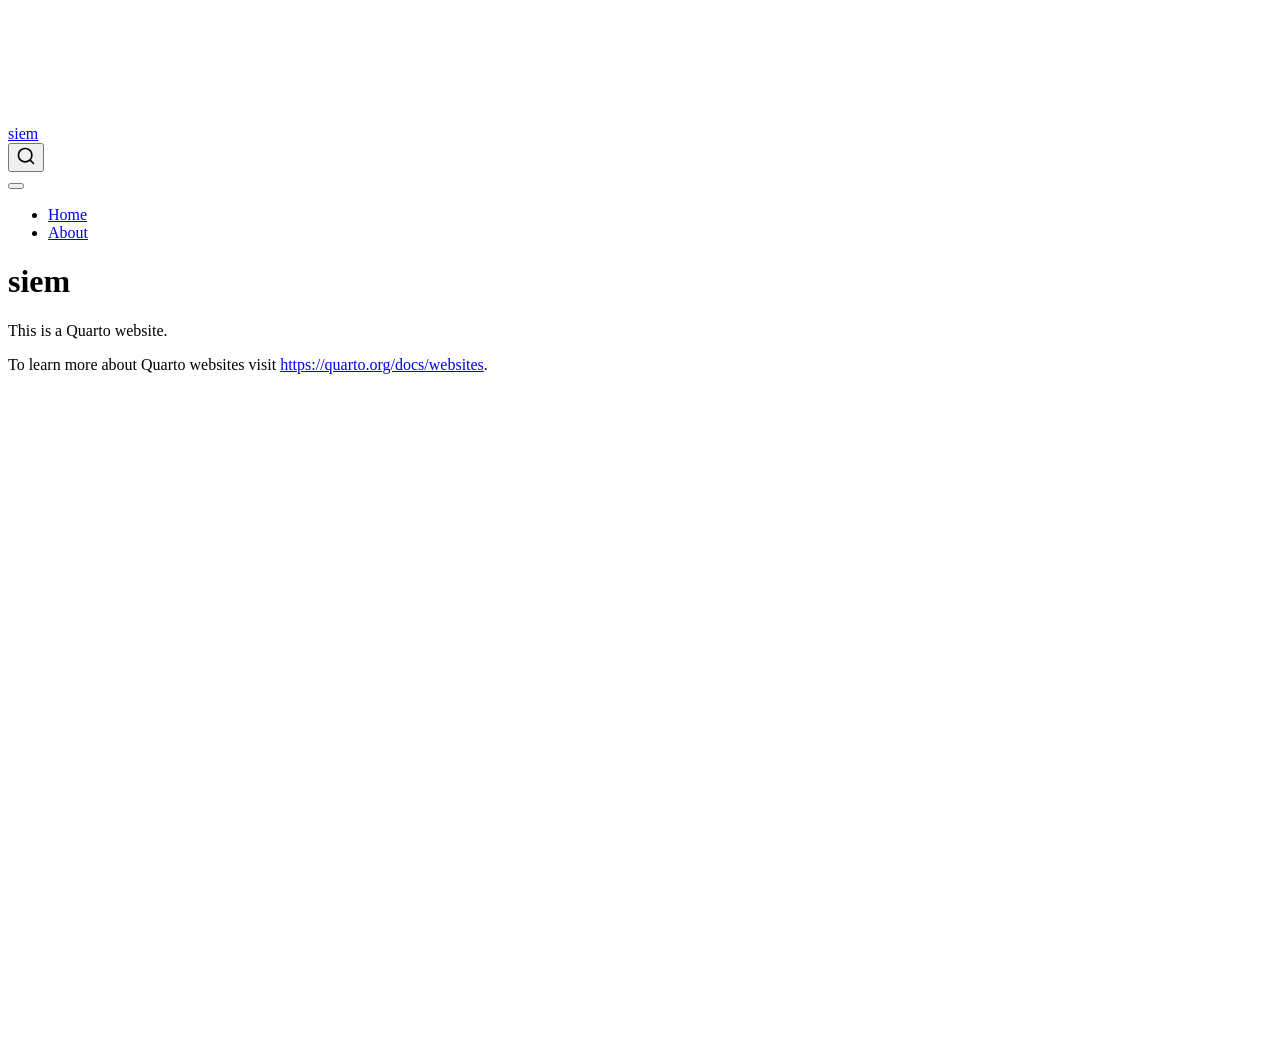
==== docs/index.html @ a9a83d09 "website" ====
<!DOCTYPE html>
<html xmlns="http://www.w3.org/1999/xhtml" lang="en" xml:lang="en"><head>

<meta charset="utf-8">
<meta name="generator" content="quarto-1.8.24">

<meta name="viewport" content="width=device-width, initial-scale=1.0, user-scalable=yes">


<title>siem</title>
<style>
code{white-space: pre-wrap;}
span.smallcaps{font-variant: small-caps;}
div.columns{display: flex; gap: min(4vw, 1.5em);}
div.column{flex: auto; overflow-x: auto;}
div.hanging-indent{margin-left: 1.5em; text-indent: -1.5em;}
ul.task-list{list-style: none;}
ul.task-list li input[type="checkbox"] {
  width: 0.8em;
  margin: 0 0.8em 0.2em -1em; /* quarto-specific, see https://github.com/quarto-dev/quarto-cli/issues/4556 */ 
  vertical-align: middle;
}
</style>


<script src="site_libs/quarto-nav/quarto-nav.js"></script>
<script src="site_libs/quarto-nav/headroom.min.js"></script>
<script src="site_libs/clipboard/clipboard.min.js"></script>
<script src="site_libs/quarto-search/autocomplete.umd.js"></script>
<script src="site_libs/quarto-search/fuse.min.js"></script>
<script src="site_libs/quarto-search/quarto-search.js"></script>
<meta name="quarto:offset" content="./">
<script src="site_libs/quarto-html/quarto.js" type="module"></script>
<script src="site_libs/quarto-html/tabsets/tabsets.js" type="module"></script>
<script src="site_libs/quarto-html/axe/axe-check.js" type="module"></script>
<script src="site_libs/quarto-html/popper.min.js"></script>
<script src="site_libs/quarto-html/tippy.umd.min.js"></script>
<script src="site_libs/quarto-html/anchor.min.js"></script>
<link href="site_libs/quarto-html/tippy.css" rel="stylesheet">
<link href="site_libs/quarto-html/quarto-syntax-highlighting-dc55a5b9e770e841cd82e46aadbfb9b0.css" rel="stylesheet" id="quarto-text-highlighting-styles">
<script src="site_libs/bootstrap/bootstrap.min.js"></script>
<link href="site_libs/bootstrap/bootstrap-icons.css" rel="stylesheet">
<link href="site_libs/bootstrap/bootstrap-e31584831b205ffbb2d98406f31c2a5b.min.css" rel="stylesheet" append-hash="true" id="quarto-bootstrap" data-mode="light">
<script id="quarto-search-options" type="application/json">{
  "location": "navbar",
  "copy-button": false,
  "collapse-after": 3,
  "panel-placement": "end",
  "type": "overlay",
  "limit": 50,
  "keyboard-shortcut": [
    "f",
    "/",
    "s"
  ],
  "show-item-context": false,
  "language": {
    "search-no-results-text": "No results",
    "search-matching-documents-text": "matching documents",
    "search-copy-link-title": "Copy link to search",
    "search-hide-matches-text": "Hide additional matches",
    "search-more-match-text": "more match in this document",
    "search-more-matches-text": "more matches in this document",
    "search-clear-button-title": "Clear",
    "search-text-placeholder": "",
    "search-detached-cancel-button-title": "Cancel",
    "search-submit-button-title": "Submit",
    "search-label": "Search"
  }
}</script>


<link rel="stylesheet" href="styles.css">
</head>

<body class="nav-fixed quarto-light">

<div id="quarto-search-results"></div>
  <header id="quarto-header" class="headroom fixed-top">
    <nav class="navbar navbar-expand-lg " data-bs-theme="dark">
      <div class="navbar-container container-fluid">
      <div class="navbar-brand-container mx-auto">
    <a href="./index.html" class="navbar-brand navbar-brand-logo">
    </a>
    <a class="navbar-brand" href="./index.html">
    <span class="navbar-title">siem</span>
    </a>
  </div>
            <div id="quarto-search" class="" title="Search"></div>
          <button class="navbar-toggler" type="button" data-bs-toggle="collapse" data-bs-target="#navbarCollapse" aria-controls="navbarCollapse" role="menu" aria-expanded="false" aria-label="Toggle navigation" onclick="if (window.quartoToggleHeadroom) { window.quartoToggleHeadroom(); }">
  <span class="navbar-toggler-icon"></span>
</button>
          <div class="collapse navbar-collapse" id="navbarCollapse">
            <ul class="navbar-nav navbar-nav-scroll me-auto">
  <li class="nav-item">
    <a class="nav-link active" href="./index.html" aria-current="page"> 
<span class="menu-text">Home</span></a>
  </li>  
  <li class="nav-item">
    <a class="nav-link" href="./about.html"> 
<span class="menu-text">About</span></a>
  </li>  
</ul>
          </div> <!-- /navcollapse -->
            <div class="quarto-navbar-tools">
</div>
      </div> <!-- /container-fluid -->
    </nav>
</header>
<!-- content -->
<div id="quarto-content" class="quarto-container page-columns page-rows-contents page-layout-article page-navbar">
<!-- sidebar -->
<!-- margin-sidebar -->
    <div id="quarto-margin-sidebar" class="sidebar margin-sidebar zindex-bottom">
        
    </div>
<!-- main -->
<main class="content" id="quarto-document-content">

<header id="title-block-header" class="quarto-title-block default">
<div class="quarto-title">
<h1 class="title">siem</h1>
</div>



<div class="quarto-title-meta">

    
  
    
  </div>
  


</header>


<p>This is a Quarto website.</p>
<p>To learn more about Quarto websites visit <a href="https://quarto.org/docs/websites" class="uri">https://quarto.org/docs/websites</a>.</p>



</main> <!-- /main -->
<script id="quarto-html-after-body" type="application/javascript">
  window.document.addEventListener("DOMContentLoaded", function (event) {
    const icon = "";
    const anchorJS = new window.AnchorJS();
    anchorJS.options = {
      placement: 'right',
      icon: icon
    };
    anchorJS.add('.anchored');
    const isCodeAnnotation = (el) => {
      for (const clz of el.classList) {
        if (clz.startsWith('code-annotation-')) {                     
          return true;
        }
      }
      return false;
    }
    const onCopySuccess = function(e) {
      // button target
      const button = e.trigger;
      // don't keep focus
      button.blur();
      // flash "checked"
      button.classList.add('code-copy-button-checked');
      var currentTitle = button.getAttribute("title");
      button.setAttribute("title", "Copied!");
      let tooltip;
      if (window.bootstrap) {
        button.setAttribute("data-bs-toggle", "tooltip");
        button.setAttribute("data-bs-placement", "left");
        button.setAttribute("data-bs-title", "Copied!");
        tooltip = new bootstrap.Tooltip(button, 
          { trigger: "manual", 
            customClass: "code-copy-button-tooltip",
            offset: [0, -8]});
        tooltip.show();    
      }
      setTimeout(function() {
        if (tooltip) {
          tooltip.hide();
          button.removeAttribute("data-bs-title");
          button.removeAttribute("data-bs-toggle");
          button.removeAttribute("data-bs-placement");
        }
        button.setAttribute("title", currentTitle);
        button.classList.remove('code-copy-button-checked');
      }, 1000);
      // clear code selection
      e.clearSelection();
    }
    const getTextToCopy = function(trigger) {
      const outerScaffold = trigger.parentElement.cloneNode(true);
      const codeEl = outerScaffold.querySelector('code');
      for (const childEl of codeEl.children) {
        if (isCodeAnnotation(childEl)) {
          childEl.remove();
        }
      }
      return codeEl.innerText;
    }
    const clipboard = new window.ClipboardJS('.code-copy-button:not([data-in-quarto-modal])', {
      text: getTextToCopy
    });
    clipboard.on('success', onCopySuccess);
    if (window.document.getElementById('quarto-embedded-source-code-modal')) {
      const clipboardModal = new window.ClipboardJS('.code-copy-button[data-in-quarto-modal]', {
        text: getTextToCopy,
        container: window.document.getElementById('quarto-embedded-source-code-modal')
      });
      clipboardModal.on('success', onCopySuccess);
    }
      var localhostRegex = new RegExp(/^(?:http|https):\/\/localhost\:?[0-9]*\//);
      var mailtoRegex = new RegExp(/^mailto:/);
        var filterRegex = new RegExp('/' + window.location.host + '/');
      var isInternal = (href) => {
          return filterRegex.test(href) || localhostRegex.test(href) || mailtoRegex.test(href);
      }
      // Inspect non-navigation links and adorn them if external
     var links = window.document.querySelectorAll('a[href]:not(.nav-link):not(.navbar-brand):not(.toc-action):not(.sidebar-link):not(.sidebar-item-toggle):not(.pagination-link):not(.no-external):not([aria-hidden]):not(.dropdown-item):not(.quarto-navigation-tool):not(.about-link)');
      for (var i=0; i<links.length; i++) {
        const link = links[i];
        if (!isInternal(link.href)) {
          // undo the damage that might have been done by quarto-nav.js in the case of
          // links that we want to consider external
          if (link.dataset.originalHref !== undefined) {
            link.href = link.dataset.originalHref;
          }
        }
      }
    function tippyHover(el, contentFn, onTriggerFn, onUntriggerFn) {
      const config = {
        allowHTML: true,
        maxWidth: 500,
        delay: 100,
        arrow: false,
        appendTo: function(el) {
            return el.parentElement;
        },
        interactive: true,
        interactiveBorder: 10,
        theme: 'quarto',
        placement: 'bottom-start',
      };
      if (contentFn) {
        config.content = contentFn;
      }
      if (onTriggerFn) {
        config.onTrigger = onTriggerFn;
      }
      if (onUntriggerFn) {
        config.onUntrigger = onUntriggerFn;
      }
      window.tippy(el, config); 
    }
    const noterefs = window.document.querySelectorAll('a[role="doc-noteref"]');
    for (var i=0; i<noterefs.length; i++) {
      const ref = noterefs[i];
      tippyHover(ref, function() {
        // use id or data attribute instead here
        let href = ref.getAttribute('data-footnote-href') || ref.getAttribute('href');
        try { href = new URL(href).hash; } catch {}
        const id = href.replace(/^#\/?/, "");
        const note = window.document.getElementById(id);
        if (note) {
          return note.innerHTML;
        } else {
          return "";
        }
      });
    }
    const xrefs = window.document.querySelectorAll('a.quarto-xref');
    const processXRef = (id, note) => {
      // Strip column container classes
      const stripColumnClz = (el) => {
        el.classList.remove("page-full", "page-columns");
        if (el.children) {
          for (const child of el.children) {
            stripColumnClz(child);
          }
        }
      }
      stripColumnClz(note)
      if (id === null || id.startsWith('sec-')) {
        // Special case sections, only their first couple elements
        const container = document.createElement("div");
        if (note.children && note.children.length > 2) {
          container.appendChild(note.children[0].cloneNode(true));
          for (let i = 1; i < note.children.length; i++) {
            const child = note.children[i];
            if (child.tagName === "P" && child.innerText === "") {
              continue;
            } else {
              container.appendChild(child.cloneNode(true));
              break;
            }
          }
          if (window.Quarto?.typesetMath) {
            window.Quarto.typesetMath(container);
          }
          return container.innerHTML
        } else {
          if (window.Quarto?.typesetMath) {
            window.Quarto.typesetMath(note);
          }
          return note.innerHTML;
        }
      } else {
        // Remove any anchor links if they are present
        const anchorLink = note.querySelector('a.anchorjs-link');
        if (anchorLink) {
          anchorLink.remove();
        }
        if (window.Quarto?.typesetMath) {
          window.Quarto.typesetMath(note);
        }
        if (note.classList.contains("callout")) {
          return note.outerHTML;
        } else {
          return note.innerHTML;
        }
      }
    }
    for (var i=0; i<xrefs.length; i++) {
      const xref = xrefs[i];
      tippyHover(xref, undefined, function(instance) {
        instance.disable();
        let url = xref.getAttribute('href');
        let hash = undefined; 
        if (url.startsWith('#')) {
          hash = url;
        } else {
          try { hash = new URL(url).hash; } catch {}
        }
        if (hash) {
          const id = hash.replace(/^#\/?/, "");
          const note = window.document.getElementById(id);
          if (note !== null) {
            try {
              const html = processXRef(id, note.cloneNode(true));
              instance.setContent(html);
            } finally {
              instance.enable();
              instance.show();
            }
          } else {
            // See if we can fetch this
            fetch(url.split('#')[0])
            .then(res => res.text())
            .then(html => {
              const parser = new DOMParser();
              const htmlDoc = parser.parseFromString(html, "text/html");
              const note = htmlDoc.getElementById(id);
              if (note !== null) {
                const html = processXRef(id, note);
                instance.setContent(html);
              } 
            }).finally(() => {
              instance.enable();
              instance.show();
            });
          }
        } else {
          // See if we can fetch a full url (with no hash to target)
          // This is a special case and we should probably do some content thinning / targeting
          fetch(url)
          .then(res => res.text())
          .then(html => {
            const parser = new DOMParser();
            const htmlDoc = parser.parseFromString(html, "text/html");
            const note = htmlDoc.querySelector('main.content');
            if (note !== null) {
              // This should only happen for chapter cross references
              // (since there is no id in the URL)
              // remove the first header
              if (note.children.length > 0 && note.children[0].tagName === "HEADER") {
                note.children[0].remove();
              }
              const html = processXRef(null, note);
              instance.setContent(html);
            } 
          }).finally(() => {
            instance.enable();
            instance.show();
          });
        }
      }, function(instance) {
      });
    }
        let selectedAnnoteEl;
        const selectorForAnnotation = ( cell, annotation) => {
          let cellAttr = 'data-code-cell="' + cell + '"';
          let lineAttr = 'data-code-annotation="' +  annotation + '"';
          const selector = 'span[' + cellAttr + '][' + lineAttr + ']';
          return selector;
        }
        const selectCodeLines = (annoteEl) => {
          const doc = window.document;
          const targetCell = annoteEl.getAttribute("data-target-cell");
          const targetAnnotation = annoteEl.getAttribute("data-target-annotation");
          const annoteSpan = window.document.querySelector(selectorForAnnotation(targetCell, targetAnnotation));
          const lines = annoteSpan.getAttribute("data-code-lines").split(",");
          const lineIds = lines.map((line) => {
            return targetCell + "-" + line;
          })
          let top = null;
          let height = null;
          let parent = null;
          if (lineIds.length > 0) {
              //compute the position of the single el (top and bottom and make a div)
              const el = window.document.getElementById(lineIds[0]);
              top = el.offsetTop;
              height = el.offsetHeight;
              parent = el.parentElement.parentElement;
            if (lineIds.length > 1) {
              const lastEl = window.document.getElementById(lineIds[lineIds.length - 1]);
              const bottom = lastEl.offsetTop + lastEl.offsetHeight;
              height = bottom - top;
            }
            if (top !== null && height !== null && parent !== null) {
              // cook up a div (if necessary) and position it 
              let div = window.document.getElementById("code-annotation-line-highlight");
              if (div === null) {
                div = window.document.createElement("div");
                div.setAttribute("id", "code-annotation-line-highlight");
                div.style.position = 'absolute';
                parent.appendChild(div);
              }
              div.style.top = top - 2 + "px";
              div.style.height = height + 4 + "px";
              div.style.left = 0;
              let gutterDiv = window.document.getElementById("code-annotation-line-highlight-gutter");
              if (gutterDiv === null) {
                gutterDiv = window.document.createElement("div");
                gutterDiv.setAttribute("id", "code-annotation-line-highlight-gutter");
                gutterDiv.style.position = 'absolute';
                const codeCell = window.document.getElementById(targetCell);
                const gutter = codeCell.querySelector('.code-annotation-gutter');
                gutter.appendChild(gutterDiv);
              }
              gutterDiv.style.top = top - 2 + "px";
              gutterDiv.style.height = height + 4 + "px";
            }
            selectedAnnoteEl = annoteEl;
          }
        };
        const unselectCodeLines = () => {
          const elementsIds = ["code-annotation-line-highlight", "code-annotation-line-highlight-gutter"];
          elementsIds.forEach((elId) => {
            const div = window.document.getElementById(elId);
            if (div) {
              div.remove();
            }
          });
          selectedAnnoteEl = undefined;
        };
          // Handle positioning of the toggle
      window.addEventListener(
        "resize",
        throttle(() => {
          elRect = undefined;
          if (selectedAnnoteEl) {
            selectCodeLines(selectedAnnoteEl);
          }
        }, 10)
      );
      function throttle(fn, ms) {
      let throttle = false;
      let timer;
        return (...args) => {
          if(!throttle) { // first call gets through
              fn.apply(this, args);
              throttle = true;
          } else { // all the others get throttled
              if(timer) clearTimeout(timer); // cancel #2
              timer = setTimeout(() => {
                fn.apply(this, args);
                timer = throttle = false;
              }, ms);
          }
        };
      }
        // Attach click handler to the DT
        const annoteDls = window.document.querySelectorAll('dt[data-target-cell]');
        for (const annoteDlNode of annoteDls) {
          annoteDlNode.addEventListener('click', (event) => {
            const clickedEl = event.target;
            if (clickedEl !== selectedAnnoteEl) {
              unselectCodeLines();
              const activeEl = window.document.querySelector('dt[data-target-cell].code-annotation-active');
              if (activeEl) {
                activeEl.classList.remove('code-annotation-active');
              }
              selectCodeLines(clickedEl);
              clickedEl.classList.add('code-annotation-active');
            } else {
              // Unselect the line
              unselectCodeLines();
              clickedEl.classList.remove('code-annotation-active');
            }
          });
        }
    const findCites = (el) => {
      const parentEl = el.parentElement;
      if (parentEl) {
        const cites = parentEl.dataset.cites;
        if (cites) {
          return {
            el,
            cites: cites.split(' ')
          };
        } else {
          return findCites(el.parentElement)
        }
      } else {
        return undefined;
      }
    };
    var bibliorefs = window.document.querySelectorAll('a[role="doc-biblioref"]');
    for (var i=0; i<bibliorefs.length; i++) {
      const ref = bibliorefs[i];
      const citeInfo = findCites(ref);
      if (citeInfo) {
        tippyHover(citeInfo.el, function() {
          var popup = window.document.createElement('div');
          citeInfo.cites.forEach(function(cite) {
            var citeDiv = window.document.createElement('div');
            citeDiv.classList.add('hanging-indent');
            citeDiv.classList.add('csl-entry');
            var biblioDiv = window.document.getElementById('ref-' + cite);
            if (biblioDiv) {
              citeDiv.innerHTML = biblioDiv.innerHTML;
            }
            popup.appendChild(citeDiv);
          });
          return popup.innerHTML;
        });
      }
    }
  });
  </script>
</div> <!-- /content -->




</body></html>
---- docs/site_libs/quarto-html/tippy.css ----
.tippy-box[data-animation=fade][data-state=hidden]{opacity:0}[data-tippy-root]{max-width:calc(100vw - 10px)}.tippy-box{position:relative;background-color:#333;color:#fff;border-radius:4px;font-size:14px;line-height:1.4;white-space:normal;outline:0;transition-property:transform,visibility,opacity}.tippy-box[data-placement^=top]>.tippy-arrow{bottom:0}.tippy-box[data-placement^=top]>.tippy-arrow:before{bottom:-7px;left:0;border-width:8px 8px 0;border-top-color:initial;transform-origin:center top}.tippy-box[data-placement^=bottom]>.tippy-arrow{top:0}.tippy-box[data-placement^=bottom]>.tippy-arrow:before{top:-7px;left:0;border-width:0 8px 8px;border-bottom-color:initial;transform-origin:center bottom}.tippy-box[data-placement^=left]>.tippy-arrow{right:0}.tippy-box[data-placement^=left]>.tippy-arrow:before{border-width:8px 0 8px 8px;border-left-color:initial;right:-7px;transform-origin:center left}.tippy-box[data-placement^=right]>.tippy-arrow{left:0}.tippy-box[data-placement^=right]>.tippy-arrow:before{left:-7px;border-width:8px 8px 8px 0;border-right-color:initial;transform-origin:center right}.tippy-box[data-inertia][data-state=visible]{transition-timing-function:cubic-bezier(.54,1.5,.38,1.11)}.tippy-arrow{width:16px;height:16px;color:#333}.tippy-arrow:before{content:"";position:absolute;border-color:transparent;border-style:solid}.tippy-content{position:relative;padding:5px 9px;z-index:1}
---- docs/site_libs/quarto-html/quarto-syntax-highlighting-dc55a5b9e770e841cd82e46aadbfb9b0.css ----
/* quarto syntax highlight colors */
:root {
  --quarto-hl-ot-color: #003B4F;
  --quarto-hl-at-color: #657422;
  --quarto-hl-ss-color: #20794D;
  --quarto-hl-an-color: #5E5E5E;
  --quarto-hl-fu-color: #4758AB;
  --quarto-hl-st-color: #20794D;
  --quarto-hl-cf-color: #003B4F;
  --quarto-hl-op-color: #5E5E5E;
  --quarto-hl-er-color: #AD0000;
  --quarto-hl-bn-color: #AD0000;
  --quarto-hl-al-color: #AD0000;
  --quarto-hl-va-color: #111111;
  --quarto-hl-bu-color: inherit;
  --quarto-hl-ex-color: inherit;
  --quarto-hl-pp-color: #AD0000;
  --quarto-hl-in-color: #5E5E5E;
  --quarto-hl-vs-color: #20794D;
  --quarto-hl-wa-color: #5E5E5E;
  --quarto-hl-do-color: #5E5E5E;
  --quarto-hl-im-color: #00769E;
  --quarto-hl-ch-color: #20794D;
  --quarto-hl-dt-color: #AD0000;
  --quarto-hl-fl-color: #AD0000;
  --quarto-hl-co-color: #5E5E5E;
  --quarto-hl-cv-color: #5E5E5E;
  --quarto-hl-cn-color: #8f5902;
  --quarto-hl-sc-color: #5E5E5E;
  --quarto-hl-dv-color: #AD0000;
  --quarto-hl-kw-color: #003B4F;
}

/* other quarto variables */
:root {
  --quarto-font-monospace: SFMono-Regular, Menlo, Monaco, Consolas, "Liberation Mono", "Courier New", monospace;
}

/* syntax highlight based on Pandoc's rules */
pre > code.sourceCode > span {
  color: #003B4F;
}

code.sourceCode > span {
  color: #003B4F;
}

div.sourceCode,
div.sourceCode pre.sourceCode {
  color: #003B4F;
}

/* Normal */
code span {
  color: #003B4F;
}

/* Alert */
code span.al {
  color: #AD0000;
  font-style: inherit;
}

/* Annotation */
code span.an {
  color: #5E5E5E;
  font-style: inherit;
}

/* Attribute */
code span.at {
  color: #657422;
  font-style: inherit;
}

/* BaseN */
code span.bn {
  color: #AD0000;
  font-style: inherit;
}

/* BuiltIn */
code span.bu {
  font-style: inherit;
}

/* ControlFlow */
code span.cf {
  color: #003B4F;
  font-weight: bold;
  font-style: inherit;
}

/* Char */
code span.ch {
  color: #20794D;
  font-style: inherit;
}

/* Constant */
code span.cn {
  color: #8f5902;
  font-style: inherit;
}

/* Comment */
code span.co {
  color: #5E5E5E;
  font-style: inherit;
}

/* CommentVar */
code span.cv {
  color: #5E5E5E;
  font-style: italic;
}

/* Documentation */
code span.do {
  color: #5E5E5E;
  font-style: italic;
}

/* DataType */
code span.dt {
  color: #AD0000;
  font-style: inherit;
}

/* DecVal */
code span.dv {
  color: #AD0000;
  font-style: inherit;
}

/* Error */
code span.er {
  color: #AD0000;
  font-style: inherit;
}

/* Extension */
code span.ex {
  font-style: inherit;
}

/* Float */
code span.fl {
  color: #AD0000;
  font-style: inherit;
}

/* Function */
code span.fu {
  color: #4758AB;
  font-style: inherit;
}

/* Import */
code span.im {
  color: #00769E;
  font-style: inherit;
}

/* Information */
code span.in {
  color: #5E5E5E;
  font-style: inherit;
}

/* Keyword */
code span.kw {
  color: #003B4F;
  font-weight: bold;
  font-style: inherit;
}

/* Operator */
code span.op {
  color: #5E5E5E;
  font-style: inherit;
}

/* Other */
code span.ot {
  color: #003B4F;
  font-style: inherit;
}

/* Preprocessor */
code span.pp {
  color: #AD0000;
  font-style: inherit;
}

/* SpecialChar */
code span.sc {
  color: #5E5E5E;
  font-style: inherit;
}

/* SpecialString */
code span.ss {
  color: #20794D;
  font-style: inherit;
}

/* String */
code span.st {
  color: #20794D;
  font-style: inherit;
}

/* Variable */
code span.va {
  color: #111111;
  font-style: inherit;
}

/* VerbatimString */
code span.vs {
  color: #20794D;
  font-style: inherit;
}

/* Warning */
code span.wa {
  color: #5E5E5E;
  font-style: italic;
}

.prevent-inlining {
  content: "</";
}

/*# sourceMappingURL=21f0b8dca5c347bd0a806dc2ce2adfe3.css.map */
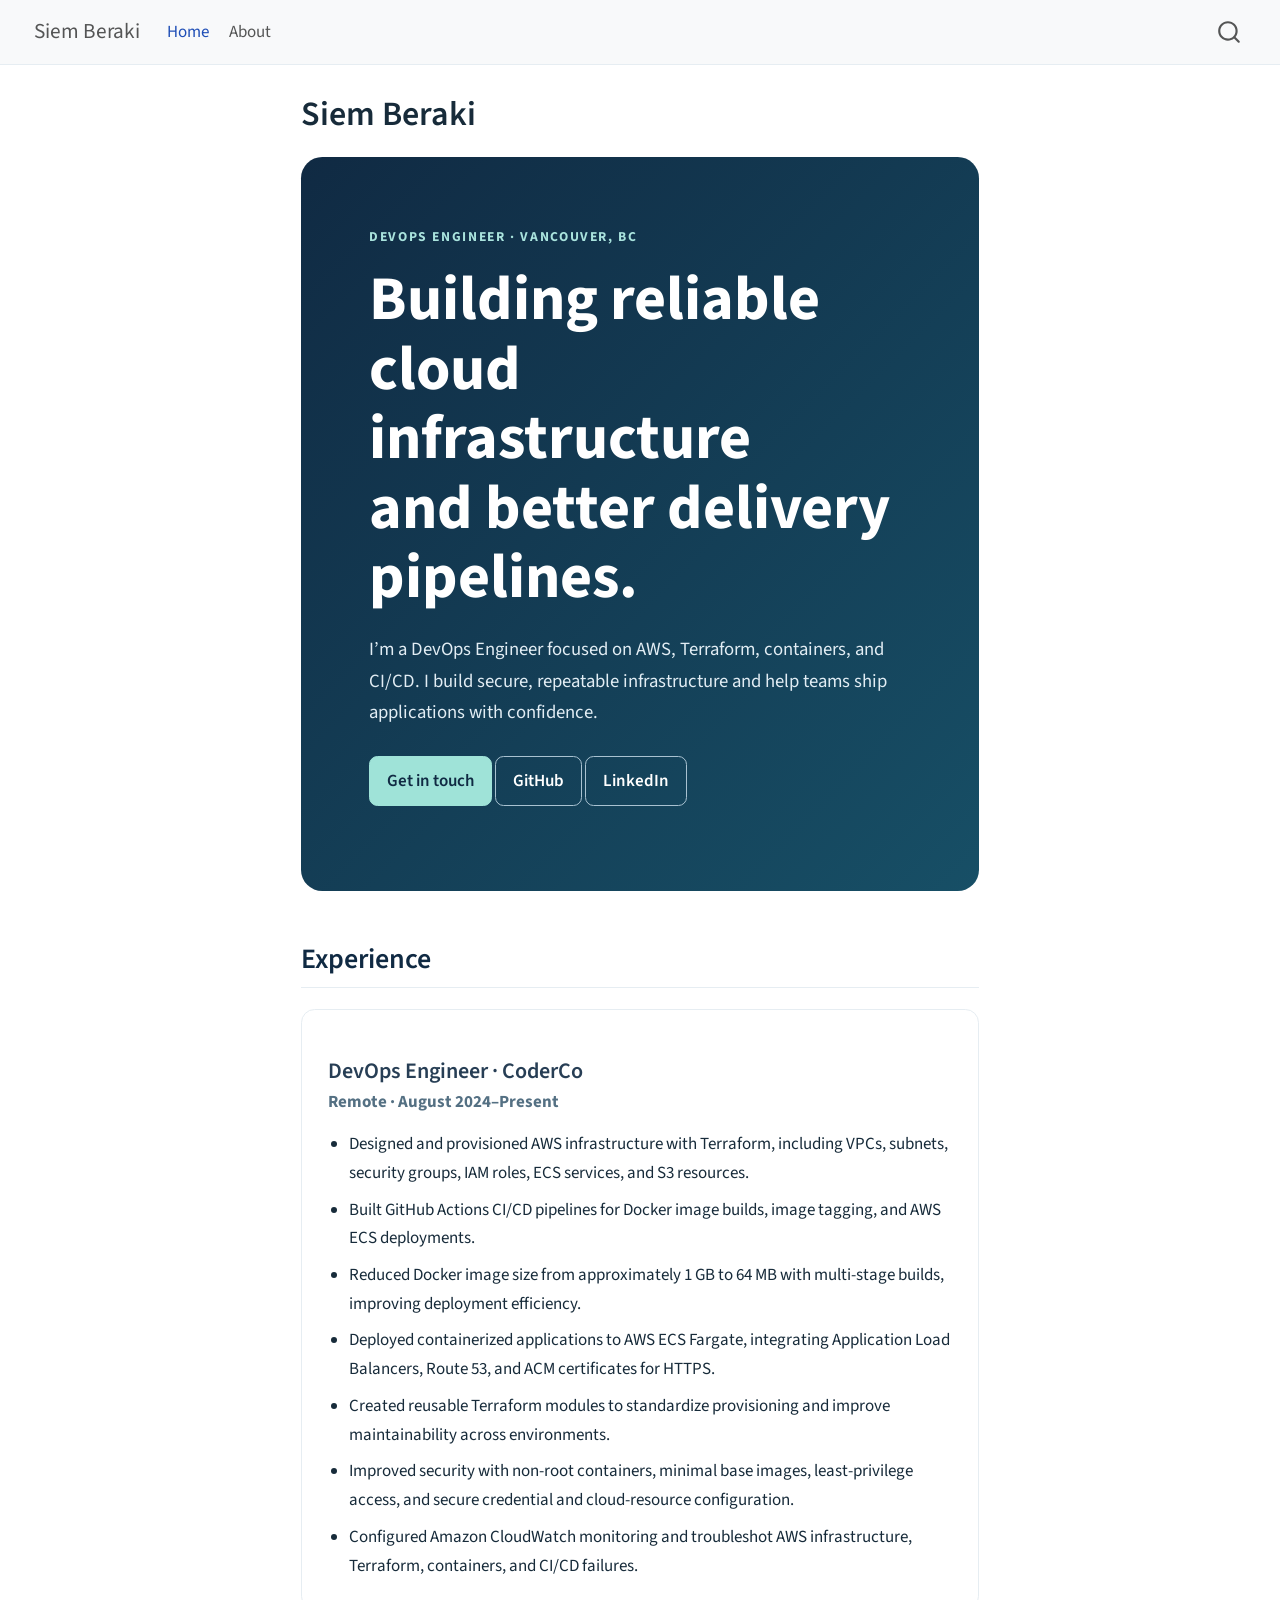
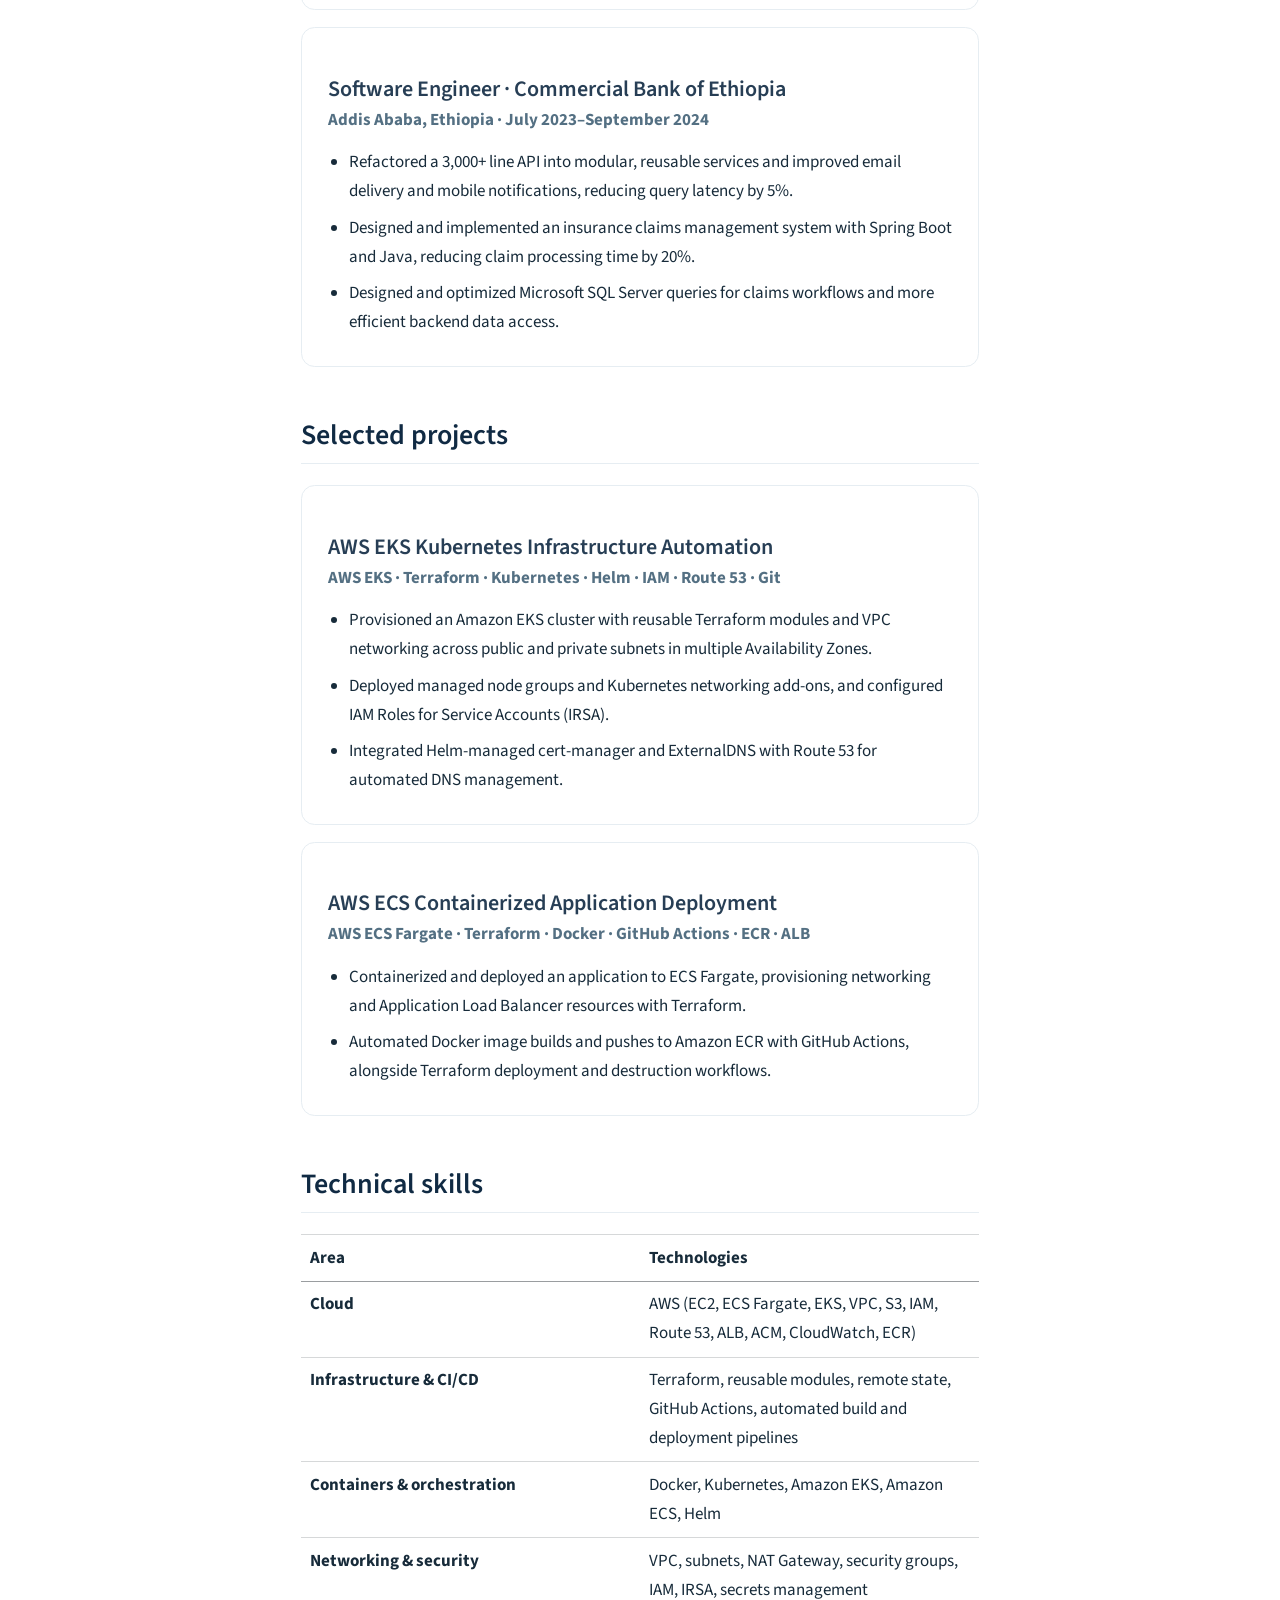
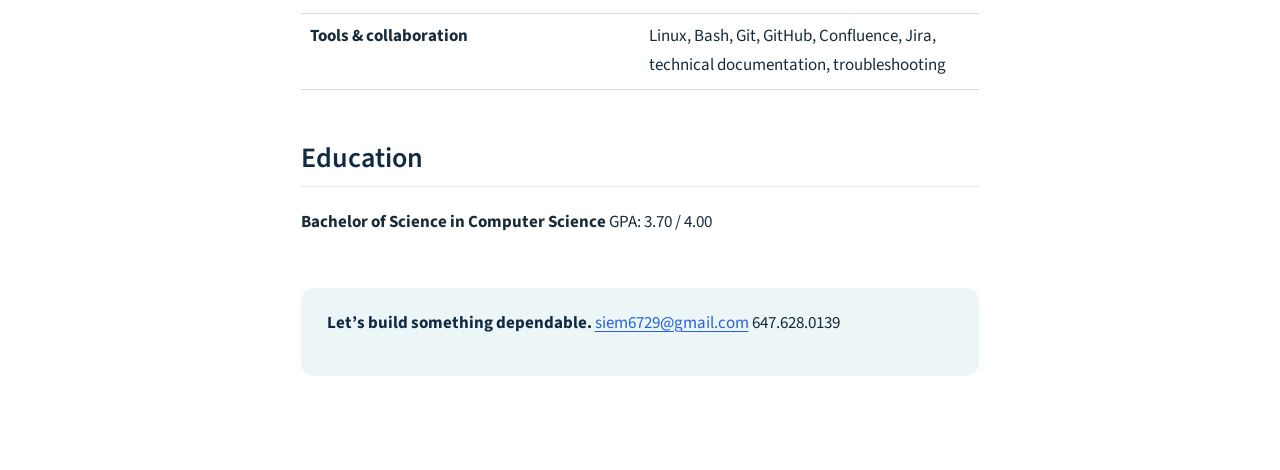
==== commit bb435466: "Update portfolio with DevOps resume Co-authored-by: Copilot <223556219+Copilot@users.noreply.github." ====
--- a/docs/index.html
+++ b/docs/index.html
@@ -7,7 +7,7 @@
 <meta name="viewport" content="width=device-width, initial-scale=1.0, user-scalable=yes">
 
 
-<title>siem</title>
+<title>Siem Beraki</title>
 <style>
 code{white-space: pre-wrap;}
 span.smallcaps{font-variant: small-caps;}
@@ -17,7 +17,7 @@
 ul.task-list{list-style: none;}
 ul.task-list li input[type="checkbox"] {
   width: 0.8em;
-  margin: 0 0.8em 0.2em -1em; /* quarto-specific, see https://github.com/quarto-dev/quarto-cli/issues/4556 */ 
+  margin: 0 0.8em 0.2em -1em; /* quarto-specific, see https://github.com/quarto-dev/quarto-cli/issues/4556 */
   vertical-align: middle;
 }
 </style>
@@ -40,7 +40,7 @@
 <link href="site_libs/quarto-html/quarto-syntax-highlighting-dc55a5b9e770e841cd82e46aadbfb9b0.css" rel="stylesheet" id="quarto-text-highlighting-styles">
 <script src="site_libs/bootstrap/bootstrap.min.js"></script>
 <link href="site_libs/bootstrap/bootstrap-icons.css" rel="stylesheet">
-<link href="site_libs/bootstrap/bootstrap-e31584831b205ffbb2d98406f31c2a5b.min.css" rel="stylesheet" append-hash="true" id="quarto-bootstrap" data-mode="light">
+<link href="site_libs/bootstrap/bootstrap-0a07d391e0b8c6bb575ac81fe40e0fdb.min.css" rel="stylesheet" append-hash="true" id="quarto-bootstrap" data-mode="light">
 <script id="quarto-search-options" type="application/json">{
   "location": "navbar",
   "copy-button": false,
@@ -73,7 +73,7 @@
 <link rel="stylesheet" href="styles.css">
 </head>
 
-<body class="nav-fixed quarto-light">
+<body class="nav-fixed fullcontent quarto-light">
 
 <div id="quarto-search-results"></div>
   <header id="quarto-header" class="headroom fixed-top">
@@ -83,7 +83,7 @@
     <a href="./index.html" class="navbar-brand navbar-brand-logo">
     </a>
     <a class="navbar-brand" href="./index.html">
-    <span class="navbar-title">siem</span>
+    <span class="navbar-title">Siem Beraki</span>
     </a>
   </div>
             <div id="quarto-search" class="" title="Search"></div>
@@ -93,13 +93,13 @@
           <div class="collapse navbar-collapse" id="navbarCollapse">
             <ul class="navbar-nav navbar-nav-scroll me-auto">
   <li class="nav-item">
-    <a class="nav-link active" href="./index.html" aria-current="page"> 
+    <a class="nav-link active" href="./index.html" aria-current="page">
 <span class="menu-text">Home</span></a>
-  </li>  
+  </li>
   <li class="nav-item">
-    <a class="nav-link" href="./about.html"> 
+    <a class="nav-link" href="./about.html">
 <span class="menu-text">About</span></a>
-  </li>  
+  </li>
 </ul>
           </div> <!-- /navcollapse -->
             <div class="quarto-navbar-tools">
@@ -111,35 +111,134 @@
 <div id="quarto-content" class="quarto-container page-columns page-rows-contents page-layout-article page-navbar">
 <!-- sidebar -->
 <!-- margin-sidebar -->
-    <div id="quarto-margin-sidebar" class="sidebar margin-sidebar zindex-bottom">
-        
-    </div>
+
 <!-- main -->
 <main class="content" id="quarto-document-content">
 
 <header id="title-block-header" class="quarto-title-block default">
 <div class="quarto-title">
-<h1 class="title">siem</h1>
+<h1 class="title">Siem Beraki</h1>
 </div>
 
 
 
 <div class="quarto-title-meta">
 
-    
-  
-    
+
+
+
   </div>
-  
+
 
 
 </header>
 
 
-<p>This is a Quarto website.</p>
-<p>To learn more about Quarto websites visit <a href="https://quarto.org/docs/websites" class="uri">https://quarto.org/docs/websites</a>.</p>
-
-
+<div class="hero">
+<p class="eyebrow">
+DEVOPS ENGINEER · VANCOUVER, BC
+</p>
+<section id="building-reliable-cloud-infrastructure-and-better-delivery-pipelines." class="level1">
+<h1>Building reliable cloud infrastructure<br>and better delivery pipelines.</h1>
+<p class="hero-copy">
+I’m a DevOps Engineer focused on AWS, Terraform, containers, and CI/CD. I build secure, repeatable infrastructure and help teams ship applications with confidence.
+</p>
+<div class="hero-links">
+<p><a href="mailto:siem6729@gmail.com" class="button button-primary">Get in touch</a> <a href="https://github.com/siemberaki" class="button">GitHub</a> <a href="https://linkedin.com/in/siem-beraki" class="button">LinkedIn</a></p>
+</div>
+</section>
+</div>
+<section id="experience" class="level2">
+<h2 class="anchored" data-anchor-id="experience">Experience</h2>
+<section id="devops-engineer-coderco" class="level3 experience">
+<h3 class="anchored" data-anchor-id="devops-engineer-coderco">DevOps Engineer · CoderCo</h3>
+<p><strong>Remote · August 2024–Present</strong></p>
+<ul>
+<li>Designed and provisioned AWS infrastructure with Terraform, including VPCs, subnets, security groups, IAM roles, ECS services, and S3 resources.</li>
+<li>Built GitHub Actions CI/CD pipelines for Docker image builds, image tagging, and AWS ECS deployments.</li>
+<li>Reduced Docker image size from approximately 1 GB to 64 MB with multi-stage builds, improving deployment efficiency.</li>
+<li>Deployed containerized applications to AWS ECS Fargate, integrating Application Load Balancers, Route 53, and ACM certificates for HTTPS.</li>
+<li>Created reusable Terraform modules to standardize provisioning and improve maintainability across environments.</li>
+<li>Improved security with non-root containers, minimal base images, least-privilege access, and secure credential and cloud-resource configuration.</li>
+<li>Configured Amazon CloudWatch monitoring and troubleshot AWS infrastructure, Terraform, containers, and CI/CD failures.</li>
+</ul>
+</section>
+<section id="software-engineer-commercial-bank-of-ethiopia" class="level3 experience">
+<h3 class="anchored" data-anchor-id="software-engineer-commercial-bank-of-ethiopia">Software Engineer · Commercial Bank of Ethiopia</h3>
+<p><strong>Addis Ababa, Ethiopia · July 2023–September 2024</strong></p>
+<ul>
+<li>Refactored a 3,000+ line API into modular, reusable services and improved email delivery and mobile notifications, reducing query latency by 5%.</li>
+<li>Designed and implemented an insurance claims management system with Spring Boot and Java, reducing claim processing time by 20%.</li>
+<li>Designed and optimized Microsoft SQL Server queries for claims workflows and more efficient backend data access.</li>
+</ul>
+</section>
+</section>
+<section id="selected-projects" class="level2">
+<h2 class="anchored" data-anchor-id="selected-projects">Selected projects</h2>
+<section id="aws-eks-kubernetes-infrastructure-automation" class="level3 project">
+<h3 class="anchored" data-anchor-id="aws-eks-kubernetes-infrastructure-automation">AWS EKS Kubernetes Infrastructure Automation</h3>
+<p><strong>AWS EKS · Terraform · Kubernetes · Helm · IAM · Route 53 · Git</strong></p>
+<ul>
+<li>Provisioned an Amazon EKS cluster with reusable Terraform modules and VPC networking across public and private subnets in multiple Availability Zones.</li>
+<li>Deployed managed node groups and Kubernetes networking add-ons, and configured IAM Roles for Service Accounts (IRSA).</li>
+<li>Integrated Helm-managed cert-manager and ExternalDNS with Route 53 for automated DNS management.</li>
+</ul>
+</section>
+<section id="aws-ecs-containerized-application-deployment" class="level3 project">
+<h3 class="anchored" data-anchor-id="aws-ecs-containerized-application-deployment">AWS ECS Containerized Application Deployment</h3>
+<p><strong>AWS ECS Fargate · Terraform · Docker · GitHub Actions · ECR · ALB</strong></p>
+<ul>
+<li>Containerized and deployed an application to ECS Fargate, provisioning networking and Application Load Balancer resources with Terraform.</li>
+<li>Automated Docker image builds and pushes to Amazon ECR with GitHub Actions, alongside Terraform deployment and destruction workflows.</li>
+</ul>
+</section>
+</section>
+<section id="technical-skills" class="level2">
+<h2 class="anchored" data-anchor-id="technical-skills">Technical skills</h2>
+<table class="caption-top table">
+<colgroup>
+<col style="width: 50%">
+<col style="width: 50%">
+</colgroup>
+<thead>
+<tr class="header">
+<th style="text-align: left;">Area</th>
+<th style="text-align: left;">Technologies</th>
+</tr>
+</thead>
+<tbody>
+<tr class="odd">
+<td style="text-align: left;"><strong>Cloud</strong></td>
+<td style="text-align: left;">AWS (EC2, ECS Fargate, EKS, VPC, S3, IAM, Route 53, ALB, ACM, CloudWatch, ECR)</td>
+</tr>
+<tr class="even">
+<td style="text-align: left;"><strong>Infrastructure &amp; CI/CD</strong></td>
+<td style="text-align: left;">Terraform, reusable modules, remote state, GitHub Actions, automated build and deployment pipelines</td>
+</tr>
+<tr class="odd">
+<td style="text-align: left;"><strong>Containers &amp; orchestration</strong></td>
+<td style="text-align: left;">Docker, Kubernetes, Amazon EKS, Amazon ECS, Helm</td>
+</tr>
+<tr class="even">
+<td style="text-align: left;"><strong>Networking &amp; security</strong></td>
+<td style="text-align: left;">VPC, subnets, NAT Gateway, security groups, IAM, IRSA, secrets management</td>
+</tr>
+<tr class="odd">
+<td style="text-align: left;"><strong>Tools &amp; collaboration</strong></td>
+<td style="text-align: left;">Linux, Bash, Git, GitHub, Confluence, Jira, technical documentation, troubleshooting</td>
+</tr>
+</tbody>
+</table>
+</section>
+<section id="education" class="level2">
+<h2 class="anchored" data-anchor-id="education">Education</h2>
+<p><strong>Bachelor of Science in Computer Science</strong> GPA: 3.70 / 4.00</p>
+<div class="contact-strip">
+<p><strong>Let’s build something dependable.</strong> <a href="mailto:siem6729@gmail.com">siem6729@gmail.com</a> 647.628.0139</p>
+</div>
+
+
+</section>
 
 </main> <!-- /main -->
 <script id="quarto-html-after-body" type="application/javascript">
@@ -153,7 +252,7 @@
     anchorJS.add('.anchored');
     const isCodeAnnotation = (el) => {
       for (const clz of el.classList) {
-        if (clz.startsWith('code-annotation-')) {                     
+        if (clz.startsWith('code-annotation-')) {
           return true;
         }
       }
@@ -173,11 +272,11 @@
         button.setAttribute("data-bs-toggle", "tooltip");
         button.setAttribute("data-bs-placement", "left");
         button.setAttribute("data-bs-title", "Copied!");
-        tooltip = new bootstrap.Tooltip(button, 
-          { trigger: "manual", 
+        tooltip = new bootstrap.Tooltip(button,
+          { trigger: "manual",
             customClass: "code-copy-button-tooltip",
             offset: [0, -8]});
-        tooltip.show();    
+        tooltip.show();
       }
       setTimeout(function() {
         if (tooltip) {
@@ -254,7 +353,7 @@
       if (onUntriggerFn) {
         config.onUntrigger = onUntriggerFn;
       }
-      window.tippy(el, config); 
+      window.tippy(el, config);
     }
     const noterefs = window.document.querySelectorAll('a[role="doc-noteref"]');
     for (var i=0; i<noterefs.length; i++) {
@@ -329,7 +428,7 @@
       tippyHover(xref, undefined, function(instance) {
         instance.disable();
         let url = xref.getAttribute('href');
-        let hash = undefined; 
+        let hash = undefined;
         if (url.startsWith('#')) {
           hash = url;
         } else {
@@ -357,7 +456,7 @@
               if (note !== null) {
                 const html = processXRef(id, note);
                 instance.setContent(html);
-              } 
+              }
             }).finally(() => {
               instance.enable();
               instance.show();
@@ -381,7 +480,7 @@
               }
               const html = processXRef(null, note);
               instance.setContent(html);
-            } 
+            }
           }).finally(() => {
             instance.enable();
             instance.show();
@@ -421,7 +520,7 @@
               height = bottom - top;
             }
             if (top !== null && height !== null && parent !== null) {
-              // cook up a div (if necessary) and position it 
+              // cook up a div (if necessary) and position it
               let div = window.document.getElementById("code-annotation-line-highlight");
               if (div === null) {
                 div = window.document.createElement("div");
--- a/docs/styles.css
+++ b/docs/styles.css
@@ -0,0 +1,149 @@
+/* Global */
+body {
+  color: #172b3a;
+  line-height: 1.7;
+}
+
+.navbar {
+  border-bottom: 1px solid #e6edf2;
+}
+
+#quarto-content {
+  max-width: 920px;
+  margin: 0 auto;
+}
+
+h2 {
+  margin-top: 3rem;
+  margin-bottom: 1.25rem;
+  padding-bottom: 0.6rem;
+  border-bottom: 1px solid #e6edf2;
+  color: #102a43;
+}
+
+h3 {
+  color: #102a43;
+  font-size: 1.3rem;
+  margin-bottom: 0.2rem;
+}
+
+/* Homepage */
+.hero {
+  margin: 1.25rem 0 3rem;
+  padding: clamp(2rem, 6vw, 4rem);
+  border-radius: 1.25rem;
+  background: linear-gradient(135deg, #102a43, #174f66);
+  color: #fff;
+}
+
+.hero .eyebrow {
+  margin-bottom: 1rem;
+  color: #a9e3dd;
+  font-size: 0.8rem;
+  font-weight: 700;
+  letter-spacing: 0.12em;
+}
+
+.hero h1 {
+  margin: 0;
+  color: #fff;
+  font-size: clamp(2.15rem, 5vw, 3.65rem);
+  font-weight: 700;
+  line-height: 1.12;
+}
+
+.hero-copy {
+  max-width: 650px;
+  margin: 1.25rem 0 1.6rem;
+  color: #e2edf4;
+  font-size: 1.1rem;
+}
+
+.hero-links {
+  display: flex;
+  flex-wrap: wrap;
+  gap: 0.7rem;
+}
+
+.button {
+  display: inline-block;
+  padding: 0.55rem 1rem;
+  border: 1px solid #a9c2d1;
+  border-radius: 0.5rem;
+  color: #fff;
+  font-weight: 600;
+  text-decoration: none;
+}
+
+.button:hover {
+  background: rgb(255 255 255 / 12%);
+  color: #fff;
+}
+
+.button-primary {
+  border-color: #9fe3d8;
+  background: #9fe3d8;
+  color: #102a43;
+}
+
+.button-primary:hover {
+  background: #c1f1e9;
+  color: #102a43;
+}
+
+.experience,
+.project {
+  margin: 1rem 0;
+  padding: 1.25rem 1.5rem;
+  border: 1px solid #e6edf2;
+  border-radius: 0.8rem;
+  background: #fff;
+}
+
+.experience > p:nth-of-type(1),
+.project > p:nth-of-type(1) {
+  margin-bottom: 0.8rem;
+  color: #547083;
+}
+
+.experience ul,
+.project ul {
+  margin-bottom: 0.1rem;
+  padding-left: 1.25rem;
+}
+
+.experience li,
+.project li {
+  margin: 0.45rem 0;
+}
+
+table {
+  width: 100%;
+}
+
+.contact-strip {
+  display: flex;
+  flex-wrap: wrap;
+  align-items: center;
+  gap: 0.5rem 1.25rem;
+  margin: 3rem 0 1rem;
+  padding: 1.25rem 1.5rem;
+  border-radius: 0.8rem;
+  background: #edf6f6;
+}
+
+.contact-strip strong {
+  margin-right: auto;
+  color: #102a43;
+}
+
+@media (max-width: 600px) {
+  .experience,
+  .project {
+    padding: 1rem;
+  }
+
+  .contact-strip strong {
+    width: 100%;
+  }
+}
